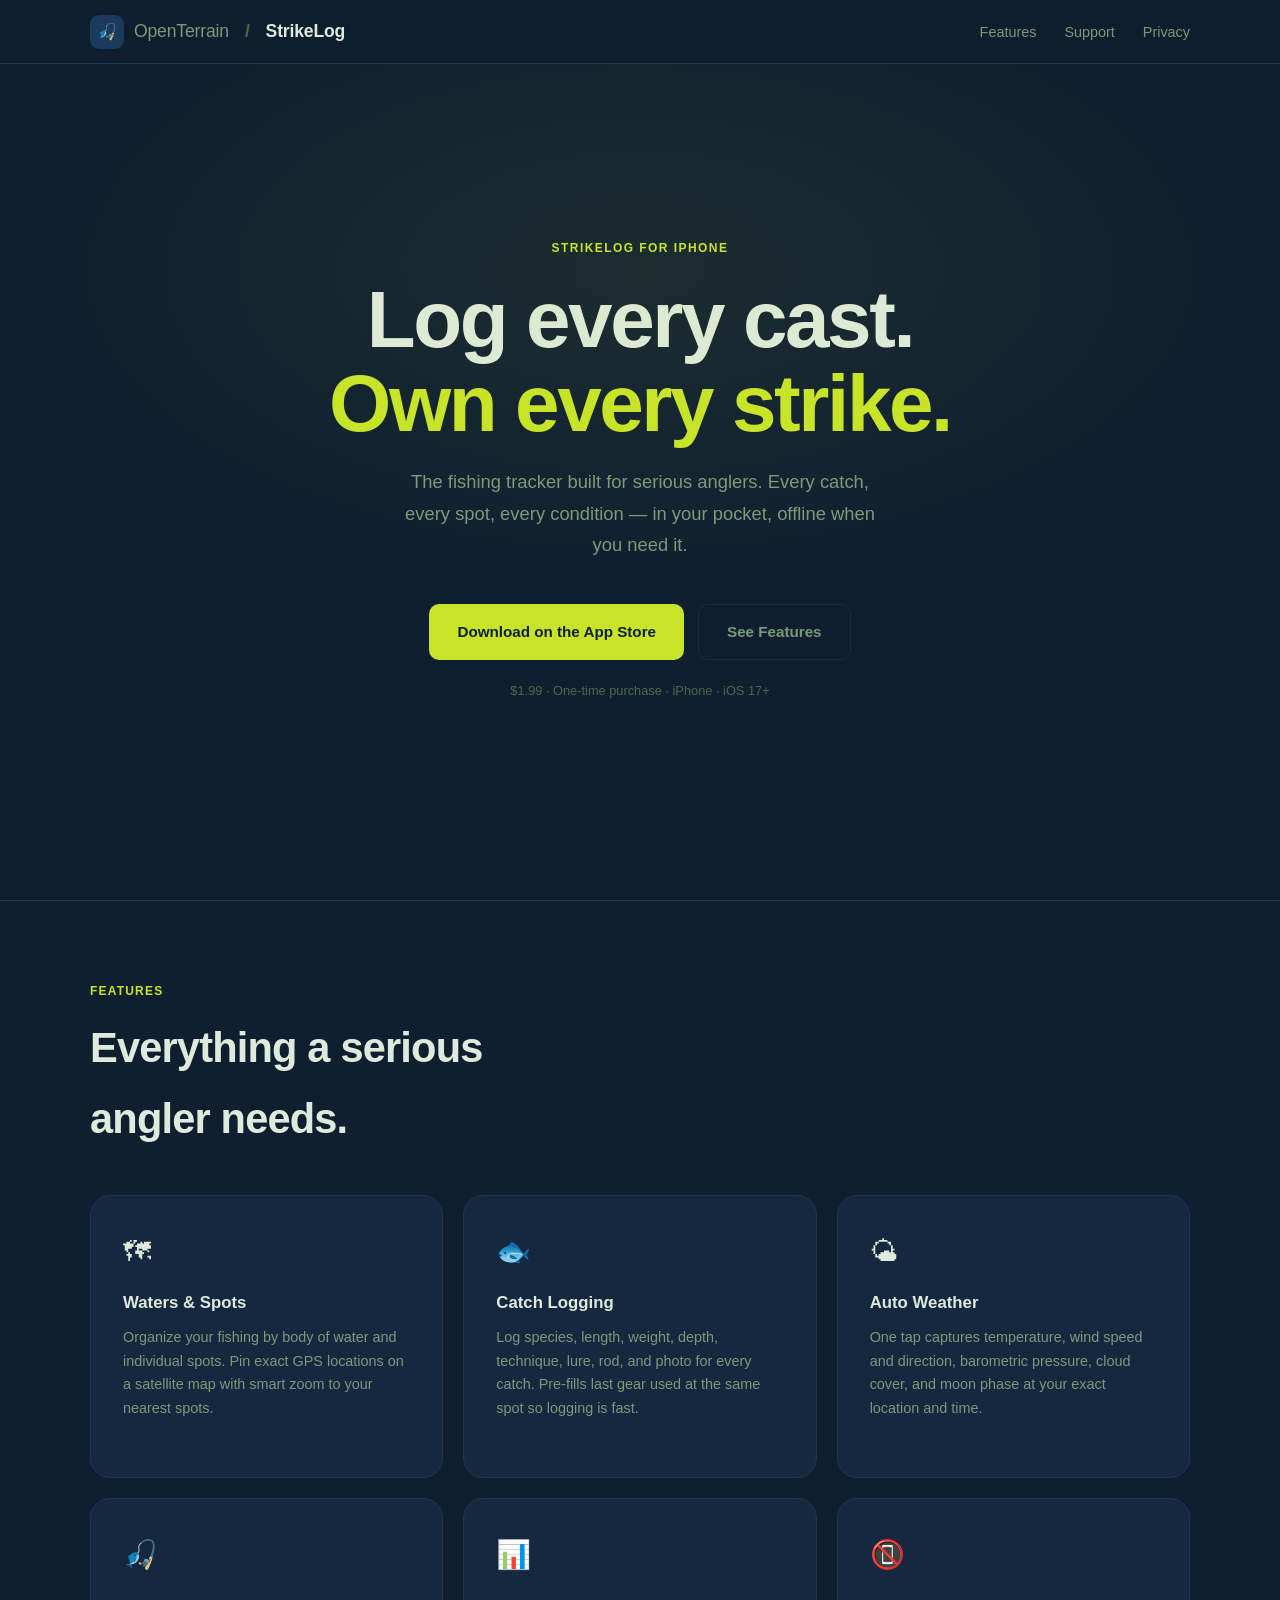
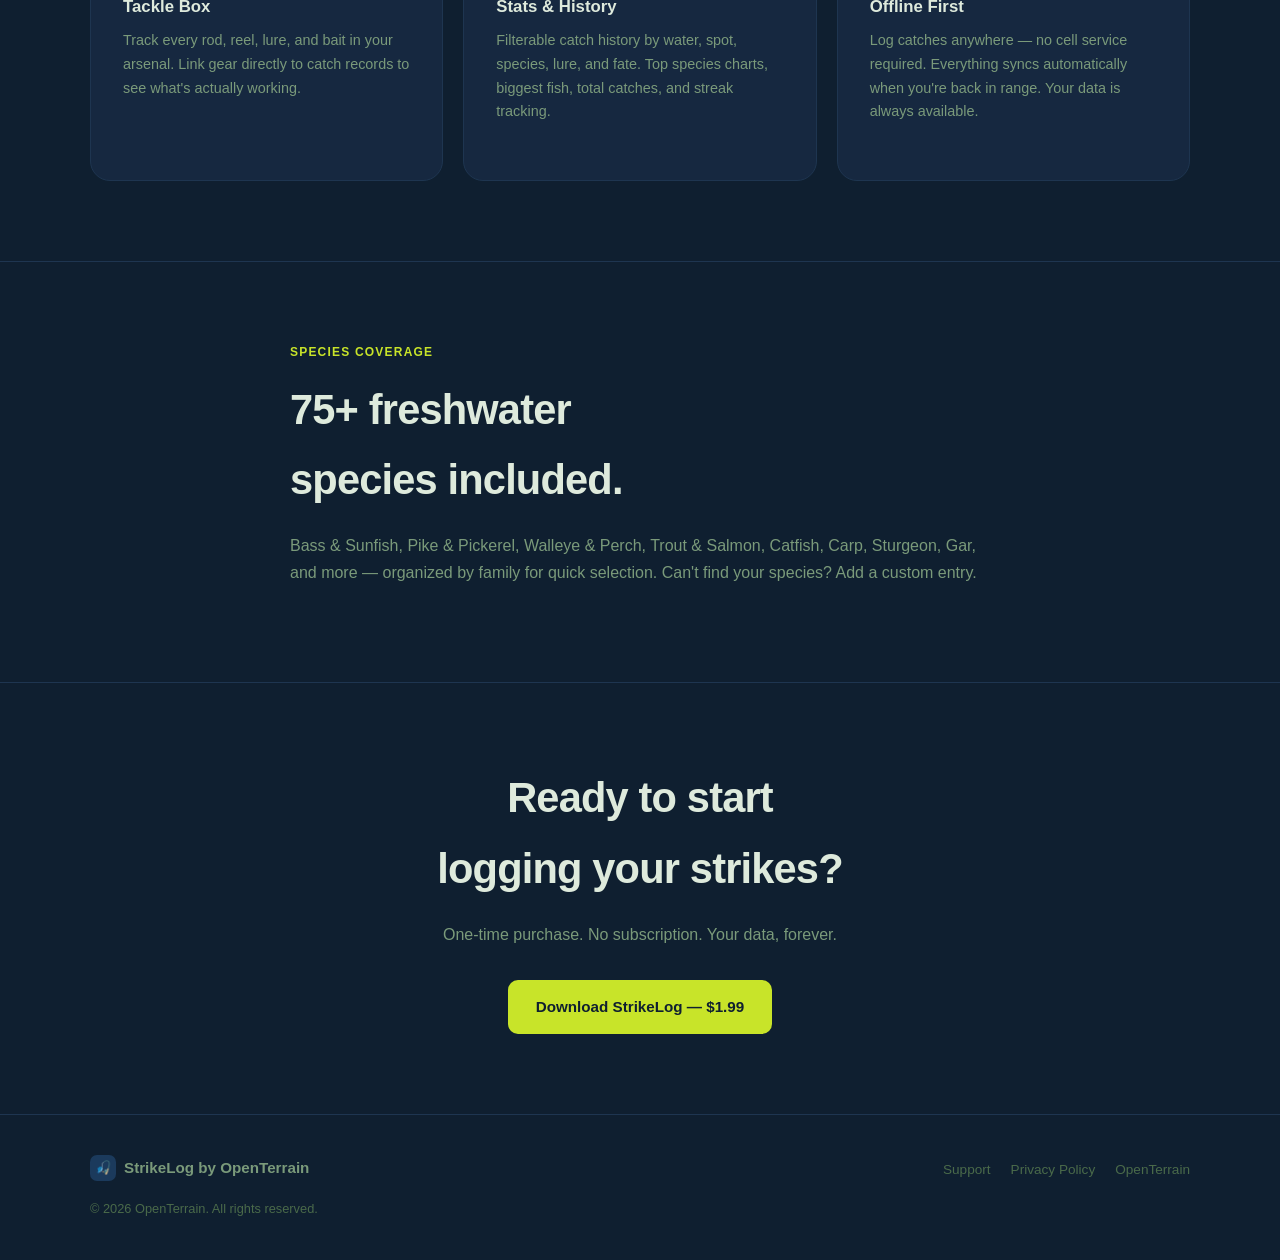
==== strikelog/index.html @ 37b23b84 "Initial OpenTerrain site — company home, StrikeLog, TrailCam pages" ====
<!DOCTYPE html>
<html lang="en">
<head>
  <meta charset="UTF-8">
  <meta name="viewport" content="width=device-width, initial-scale=1.0">
  <title>StrikeLog — Fishing Tracker for iOS</title>
  <meta name="description" content="StrikeLog is the fishing log built for serious anglers. Track catches, spots, gear, weather, and stats — offline-first, for iPhone.">
  <link rel="stylesheet" href="../css/style.css">
  <style>
    :root {
      --accent: #c8e429;
      --accent-dim: #9aae1f;
      --app-bg: #0f1f30;
      --app-surface: #162840;
      --app-border: #1e3550;
    }
    body { background: var(--app-bg); }
    .nav { background: rgba(15, 31, 48, 0.92); border-color: var(--app-border); }
    .hero::before {
      background: radial-gradient(ellipse 70% 50% at 50% 30%, rgba(200,228,41,0.07) 0%, transparent 70%);
    }
    .hero-eyebrow { color: var(--accent); }
    .hero h1 span { color: var(--accent); }
    .btn-primary { background: var(--accent); color: #0f1f30; }
    .section-label { color: var(--accent); }
    .app-card { background: var(--app-surface); border-color: var(--app-border); }
    .callout { border-left-color: var(--accent); background: var(--app-surface); border-color: var(--app-border); }
    .footer { border-color: var(--app-border); }
    .feature-icon { color: var(--accent); }
  </style>
</head>
<body>

<nav class="nav">
  <div class="nav-inner">
    <a href="/" class="nav-logo">
      <div class="nav-logo-icon" style="background:#1b3a5c; font-size:16px;">🎣</div>
      <span style="color:var(--text-muted); font-weight:400;">OpenTerrain</span>
      <span style="color:var(--text-dim); margin:0 6px;">/</span>
      StrikeLog
    </a>
    <ul class="nav-links">
      <li><a href="#features">Features</a></li>
      <li><a href="support.html">Support</a></li>
      <li><a href="privacy.html">Privacy</a></li>
    </ul>
  </div>
</nav>

<!-- HERO -->
<section class="hero">
  <p class="hero-eyebrow">StrikeLog for iPhone</p>
  <h1>Log every cast.<br><span>Own every strike.</span></h1>
  <p class="hero-sub">The fishing tracker built for serious anglers. Every catch, every spot, every condition — in your pocket, offline when you need it.</p>
  <div style="display:flex; gap:14px; flex-wrap:wrap; justify-content:center;">
    <a href="https://apps.apple.com/app/strikelog/id0000000000" class="btn btn-primary" target="_blank" rel="noopener">Download on the App Store</a>
    <a href="#features" class="btn btn-ghost">See Features</a>
  </div>
  <p style="margin-top:20px; font-size:0.8rem; color:var(--text-dim);">$1.99 · One-time purchase · iPhone · iOS 17+</p>
</section>

<!-- FEATURES -->
<section class="section" id="features" style="border-top:1px solid var(--app-border);">
  <div class="container">
    <p class="section-label">Features</p>
    <h2>Everything a serious<br>angler needs.</h2>

    <div style="display:grid; grid-template-columns:repeat(auto-fit, minmax(280px, 1fr)); gap:20px; margin-top:40px;">

      <div class="app-card">
        <div style="font-size:28px; margin-bottom:14px;">🗺</div>
        <h3 style="font-size:1.05rem; margin-bottom:8px;">Waters &amp; Spots</h3>
        <p>Organize your fishing by body of water and individual spots. Pin exact GPS locations on a satellite map with smart zoom to your nearest spots.</p>
      </div>

      <div class="app-card">
        <div style="font-size:28px; margin-bottom:14px;">🐟</div>
        <h3 style="font-size:1.05rem; margin-bottom:8px;">Catch Logging</h3>
        <p>Log species, length, weight, depth, technique, lure, rod, and photo for every catch. Pre-fills last gear used at the same spot so logging is fast.</p>
      </div>

      <div class="app-card">
        <div style="font-size:28px; margin-bottom:14px;">🌤</div>
        <h3 style="font-size:1.05rem; margin-bottom:8px;">Auto Weather</h3>
        <p>One tap captures temperature, wind speed and direction, barometric pressure, cloud cover, and moon phase at your exact location and time.</p>
      </div>

      <div class="app-card">
        <div style="font-size:28px; margin-bottom:14px;">🎣</div>
        <h3 style="font-size:1.05rem; margin-bottom:8px;">Tackle Box</h3>
        <p>Track every rod, reel, lure, and bait in your arsenal. Link gear directly to catch records to see what's actually working.</p>
      </div>

      <div class="app-card">
        <div style="font-size:28px; margin-bottom:14px;">📊</div>
        <h3 style="font-size:1.05rem; margin-bottom:8px;">Stats &amp; History</h3>
        <p>Filterable catch history by water, spot, species, lure, and fate. Top species charts, biggest fish, total catches, and streak tracking.</p>
      </div>

      <div class="app-card">
        <div style="font-size:28px; margin-bottom:14px;">📵</div>
        <h3 style="font-size:1.05rem; margin-bottom:8px;">Offline First</h3>
        <p>Log catches anywhere — no cell service required. Everything syncs automatically when you're back in range. Your data is always available.</p>
      </div>

    </div>
  </div>
</section>

<!-- SPECIES -->
<section class="section" style="border-top:1px solid var(--app-border);">
  <div class="container" style="max-width:700px;">
    <p class="section-label">Species Coverage</p>
    <h2>75+ freshwater<br>species included.</h2>
    <p style="color:var(--text-muted); margin-bottom:16px;">Bass &amp; Sunfish, Pike &amp; Pickerel, Walleye &amp; Perch, Trout &amp; Salmon, Catfish, Carp, Sturgeon, Gar, and more — organized by family for quick selection. Can't find your species? Add a custom entry.</p>
  </div>
</section>

<!-- CTA -->
<section class="section" style="border-top:1px solid var(--app-border); text-align:center;">
  <div class="container" style="max-width:560px; margin:0 auto;">
    <h2>Ready to start<br>logging your strikes?</h2>
    <p style="color:var(--text-muted); margin-bottom:32px;">One-time purchase. No subscription. Your data, forever.</p>
    <a href="https://apps.apple.com/app/strikelog/id0000000000" class="btn btn-primary" target="_blank" rel="noopener">Download StrikeLog — $1.99</a>
  </div>
</section>

<footer class="footer">
  <div class="footer-inner">
    <div class="footer-logo">
      <div class="footer-logo-icon" style="background:#1b3a5c; font-size:13px;">🎣</div>
      StrikeLog by OpenTerrain
    </div>
    <ul class="footer-links">
      <li><a href="support.html">Support</a></li>
      <li><a href="privacy.html">Privacy Policy</a></li>
      <li><a href="/">OpenTerrain</a></li>
    </ul>
    <p class="footer-copy">&copy; 2026 OpenTerrain. All rights reserved.</p>
  </div>
</footer>

</body>
</html>
---- css/style.css ----
/* ============================================================
   OpenTerrain — Shared Stylesheet
   ============================================================ */

*, *::before, *::after { box-sizing: border-box; margin: 0; padding: 0; }

:root {
  --green:       #6db54a;
  --green-dim:   #4a8a32;
  --green-glow:  rgba(109, 181, 74, 0.15);
  --bg:          #0c1410;
  --surface:     #111e13;
  --surface2:    #172117;
  --border:      #1e3020;
  --text:        #deeadc;
  --text-muted:  #7a9a7a;
  --text-dim:    #4a6a4a;
  --radius:      14px;
}

body {
  font-family: -apple-system, BlinkMacSystemFont, "Segoe UI", Helvetica, Arial, sans-serif;
  background: var(--bg);
  color: var(--text);
  line-height: 1.7;
  -webkit-font-smoothing: antialiased;
}

a { color: var(--green); text-decoration: none; }
a:hover { opacity: 0.8; }
strong { color: var(--text); font-weight: 600; }

/* ── NAV ─────────────────────────────────────────────────── */
.nav {
  position: fixed;
  top: 0; left: 0; right: 0;
  z-index: 100;
  height: 64px;
  display: flex;
  align-items: center;
  padding: 0 32px;
  background: rgba(12, 20, 16, 0.9);
  backdrop-filter: blur(12px);
  border-bottom: 1px solid var(--border);
}
.nav-inner {
  width: 100%;
  max-width: 1100px;
  margin: 0 auto;
  display: flex;
  align-items: center;
  justify-content: space-between;
}
.nav-logo {
  display: flex;
  align-items: center;
  gap: 10px;
  font-weight: 800;
  font-size: 1.1rem;
  color: var(--text);
  letter-spacing: -0.01em;
}
.nav-logo-icon {
  width: 34px;
  height: 34px;
  background: var(--green);
  border-radius: 9px;
  display: flex;
  align-items: center;
  justify-content: center;
  font-size: 17px;
}
.nav-links {
  display: flex;
  gap: 28px;
  list-style: none;
}
.nav-links a {
  color: var(--text-muted);
  font-size: 0.9rem;
  transition: color 0.2s;
}
.nav-links a:hover { color: var(--text); }

/* ── HERO ─────────────────────────────────────────────────── */
.hero {
  min-height: 100vh;
  display: flex;
  flex-direction: column;
  align-items: center;
  justify-content: center;
  text-align: center;
  padding: 120px 24px 80px;
  position: relative;
  overflow: hidden;
}
.hero::before {
  content: '';
  position: absolute;
  top: 0; left: 0; right: 0; bottom: 0;
  background:
    radial-gradient(ellipse 70% 50% at 50% 30%, rgba(109,181,74,0.08) 0%, transparent 70%);
  pointer-events: none;
}
.hero-eyebrow {
  font-size: 0.75rem;
  font-weight: 700;
  text-transform: uppercase;
  letter-spacing: 0.12em;
  color: var(--green);
  margin-bottom: 20px;
}
.hero h1 {
  font-size: clamp(2.8rem, 7vw, 5rem);
  font-weight: 900;
  line-height: 1.05;
  letter-spacing: -0.03em;
  color: var(--text);
  margin-bottom: 20px;
}
.hero h1 span { color: var(--green); }
.hero-sub {
  font-size: 1.15rem;
  color: var(--text-muted);
  max-width: 500px;
  margin: 0 auto 44px;
}
.btn {
  display: inline-flex;
  align-items: center;
  gap: 8px;
  padding: 14px 28px;
  border-radius: 10px;
  font-weight: 600;
  font-size: 0.95rem;
  transition: opacity 0.2s, transform 0.15s;
  cursor: pointer;
  border: none;
}
.btn:hover { opacity: 0.9; transform: translateY(-1px); }
.btn-primary { background: var(--green); color: #0c1410; }
.btn-ghost {
  background: transparent;
  color: var(--text-muted);
  border: 1px solid var(--border);
}
.btn-ghost:hover { color: var(--text); border-color: var(--text-dim); }

/* ── SECTION ─────────────────────────────────────────────── */
.section { padding: 80px 24px; }
.section-label {
  font-size: 0.75rem;
  font-weight: 700;
  text-transform: uppercase;
  letter-spacing: 0.1em;
  color: var(--green);
  margin-bottom: 12px;
}
.section h2 {
  font-size: clamp(1.8rem, 4vw, 2.6rem);
  font-weight: 800;
  letter-spacing: -0.02em;
  color: var(--text);
  margin-bottom: 16px;
}
.section-sub {
  font-size: 1rem;
  color: var(--text-muted);
  max-width: 560px;
  margin-bottom: 48px;
}
.container { max-width: 1100px; margin: 0 auto; }

/* ── APP CARDS ───────────────────────────────────────────── */
.apps-grid {
  display: grid;
  grid-template-columns: repeat(auto-fit, minmax(300px, 1fr));
  gap: 24px;
}
.app-card {
  background: var(--surface);
  border: 1px solid var(--border);
  border-radius: 20px;
  padding: 32px;
  transition: border-color 0.2s, transform 0.2s;
  display: flex;
  flex-direction: column;
}
.app-card:hover { border-color: var(--green-dim); transform: translateY(-3px); }
.app-card-icon {
  width: 64px;
  height: 64px;
  border-radius: 16px;
  display: flex;
  align-items: center;
  justify-content: center;
  font-size: 30px;
  margin-bottom: 20px;
}
.app-card h3 {
  font-size: 1.3rem;
  font-weight: 800;
  color: var(--text);
  margin-bottom: 8px;
}
.app-card p {
  font-size: 0.9rem;
  color: var(--text-muted);
  line-height: 1.65;
  flex: 1;
  margin-bottom: 24px;
}
.app-card-links {
  display: flex;
  gap: 12px;
  flex-wrap: wrap;
}
.app-tag {
  display: inline-block;
  font-size: 0.72rem;
  font-weight: 600;
  text-transform: uppercase;
  letter-spacing: 0.07em;
  padding: 3px 9px;
  border-radius: 20px;
  background: var(--surface2);
  color: var(--text-dim);
  border: 1px solid var(--border);
  margin-bottom: 14px;
}

/* ── POLICY / SUPPORT PAGE ───────────────────────────────── */
.policy, .support-page {
  max-width: 760px;
  margin: 0 auto;
  padding: 100px 24px 80px;
}
.policy-back, .support-back {
  display: inline-flex;
  align-items: center;
  gap: 6px;
  color: var(--text-muted);
  font-size: 0.875rem;
  margin-bottom: 40px;
  transition: color 0.2s;
}
.policy-back:hover, .support-back:hover { color: var(--green); }
.policy h1, .support-page h1 {
  font-size: 2.2rem;
  font-weight: 800;
  color: var(--text);
  margin-bottom: 8px;
  letter-spacing: -0.02em;
}
.updated {
  font-size: 0.85rem;
  color: var(--text-dim);
  margin-bottom: 56px;
}
.policy h2, .support-page h2 {
  font-size: 0.75rem;
  font-weight: 700;
  color: var(--green);
  text-transform: uppercase;
  letter-spacing: 0.1em;
  margin: 44px 0 14px;
}
.policy p, .support-page p {
  font-size: 0.95rem;
  color: var(--text-muted);
  margin-bottom: 14px;
}
.policy ul, .support-page ul {
  padding-left: 20px;
  margin-bottom: 16px;
}
.policy ul li, .support-page ul li {
  font-size: 0.95rem;
  color: var(--text-muted);
  margin-bottom: 8px;
}
.policy table {
  width: 100%;
  border-collapse: collapse;
  margin-bottom: 16px;
  font-size: 0.9rem;
}
.policy th {
  text-align: left;
  color: var(--text-dim);
  font-size: 0.75rem;
  font-weight: 600;
  text-transform: uppercase;
  letter-spacing: 0.06em;
  padding: 8px 12px;
  border-bottom: 1px solid var(--border);
}
.policy td {
  color: var(--text-muted);
  padding: 10px 12px;
  border-bottom: 1px solid var(--border);
  vertical-align: top;
}
.callout {
  background: var(--surface);
  border: 1px solid var(--border);
  border-left: 3px solid var(--green);
  border-radius: 8px;
  padding: 16px 20px;
  margin: 20px 0;
  font-size: 0.9rem;
  color: var(--text-muted);
  line-height: 1.7;
}

/* ── FOOTER ─────────────────────────────────────────────── */
.footer {
  border-top: 1px solid var(--border);
  padding: 40px 24px;
}
.footer-inner {
  max-width: 1100px;
  margin: 0 auto;
  display: flex;
  align-items: center;
  justify-content: space-between;
  flex-wrap: wrap;
  gap: 16px;
}
.footer-logo {
  display: flex;
  align-items: center;
  gap: 8px;
  font-weight: 700;
  font-size: 0.95rem;
  color: var(--text-muted);
}
.footer-logo-icon {
  width: 26px;
  height: 26px;
  background: var(--green);
  border-radius: 7px;
  display: flex;
  align-items: center;
  justify-content: center;
  font-size: 13px;
}
.footer-links {
  display: flex;
  gap: 20px;
  list-style: none;
}
.footer-links a {
  font-size: 0.85rem;
  color: var(--text-dim);
  transition: color 0.2s;
}
.footer-links a:hover { color: var(--text-muted); }
.footer-copy {
  font-size: 0.8rem;
  color: var(--text-dim);
  width: 100%;
}

/* ── RESPONSIVE ──────────────────────────────────────────── */
@media (max-width: 600px) {
  .nav { padding: 0 20px; }
  .nav-links { display: none; }
  .hero { padding: 100px 20px 60px; }
  .section { padding: 60px 20px; }
  .footer-inner { flex-direction: column; align-items: flex-start; }
}
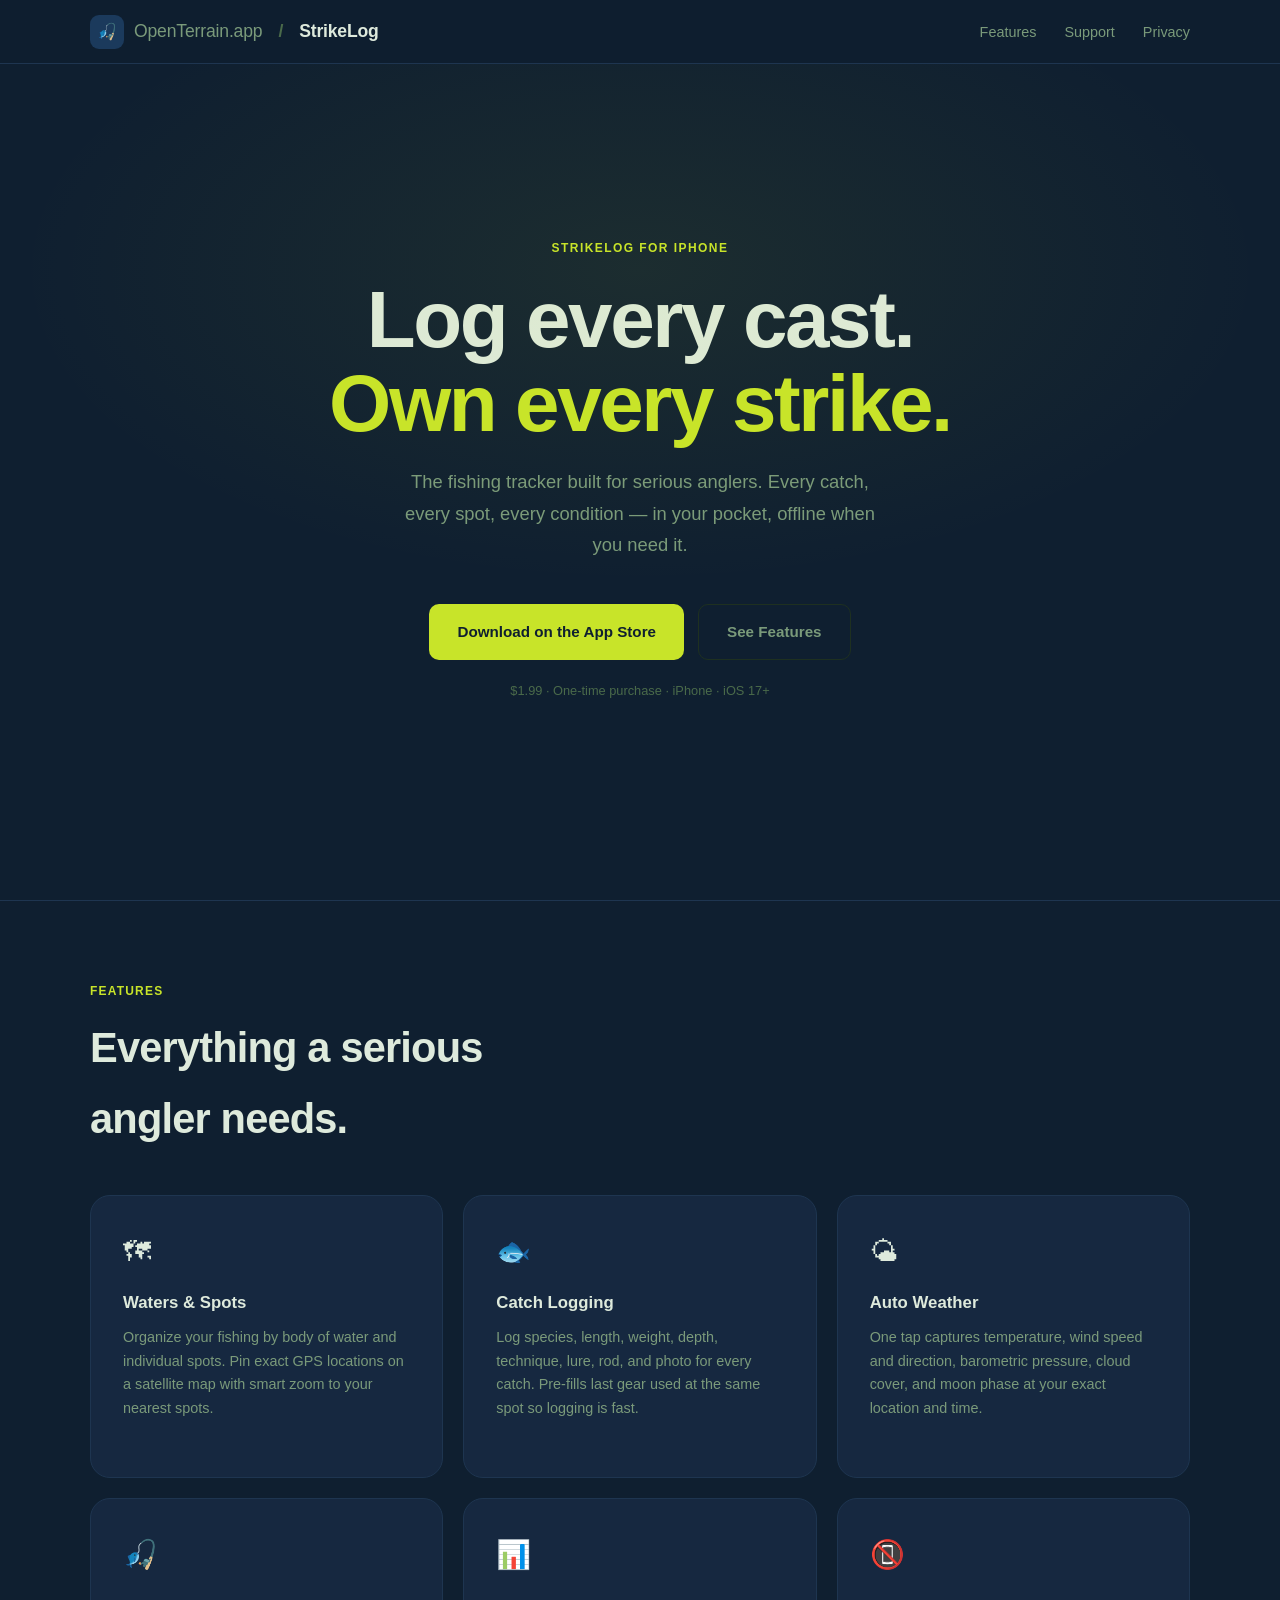
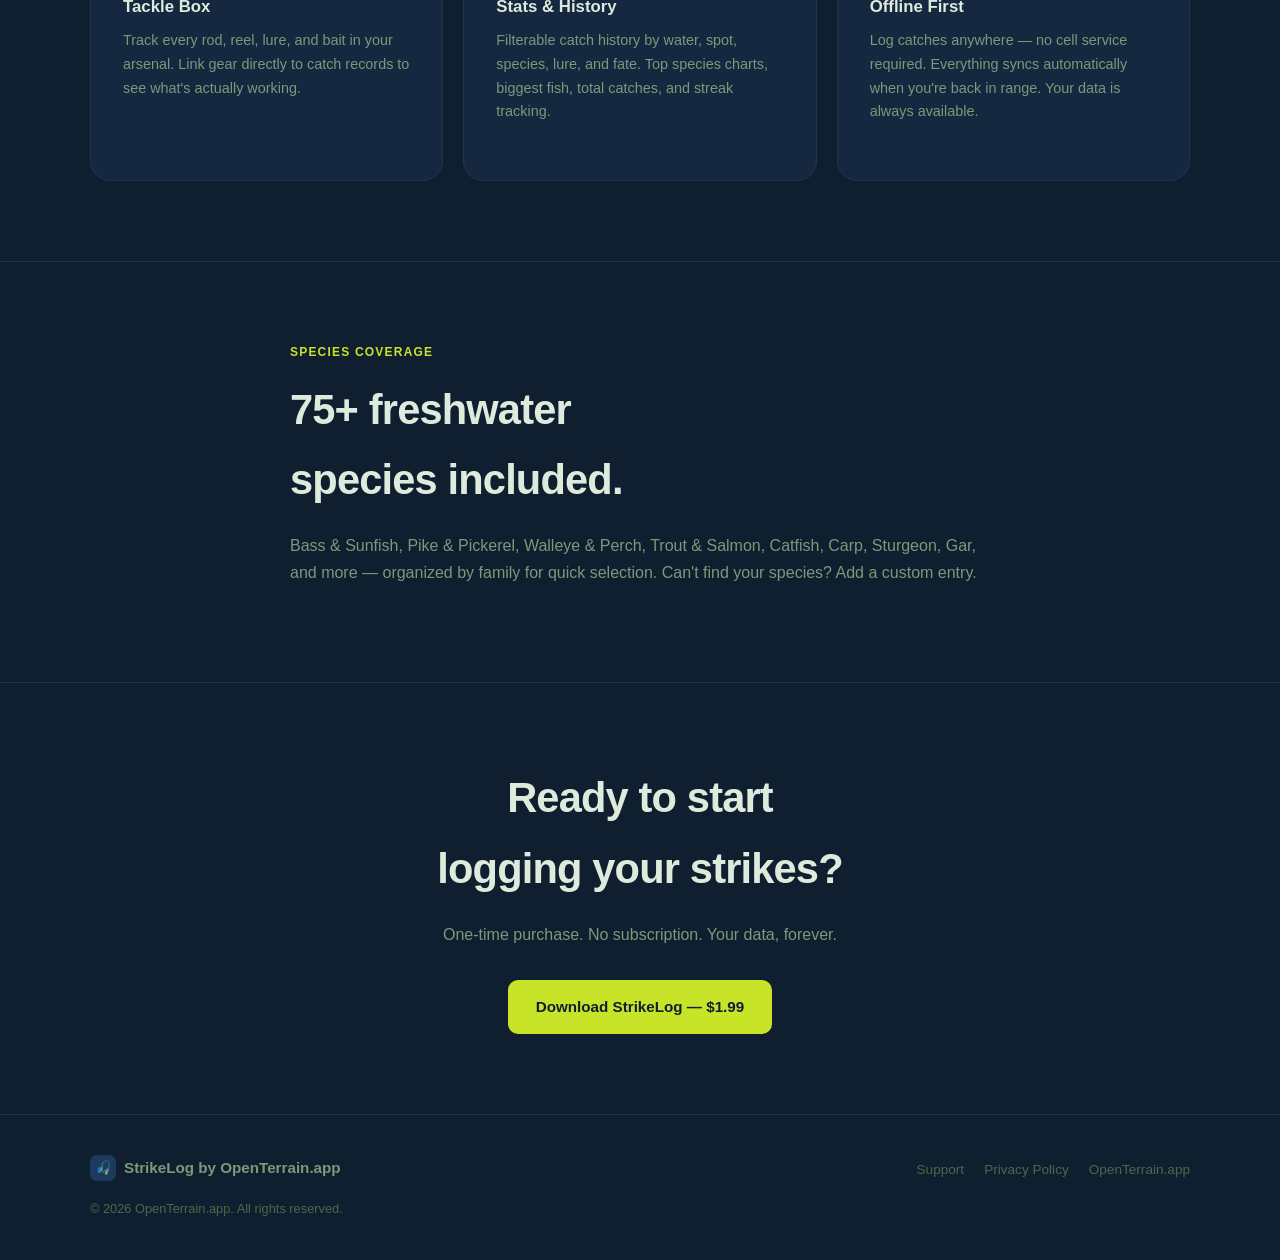
==== commit 035464eb: "Add OpenTerrain.app topo blob logo and rename brand to OpenTerrain.app - Replace ⛰ emoji in nav and " ====
--- a/strikelog/index.html
+++ b/strikelog/index.html
@@ -35,7 +35,7 @@
   <div class="nav-inner">
     <a href="/" class="nav-logo">
       <div class="nav-logo-icon" style="background:#1b3a5c; font-size:16px;">🎣</div>
-      <span style="color:var(--text-muted); font-weight:400;">OpenTerrain</span>
+      <span style="color:var(--text-muted); font-weight:400;">OpenTerrain.app</span>
       <span style="color:var(--text-dim); margin:0 6px;">/</span>
       StrikeLog
     </a>
@@ -129,14 +129,14 @@
   <div class="footer-inner">
     <div class="footer-logo">
       <div class="footer-logo-icon" style="background:#1b3a5c; font-size:13px;">🎣</div>
-      StrikeLog by OpenTerrain
+      StrikeLog by OpenTerrain.app
     </div>
     <ul class="footer-links">
       <li><a href="support.html">Support</a></li>
       <li><a href="privacy.html">Privacy Policy</a></li>
-      <li><a href="/">OpenTerrain</a></li>
+      <li><a href="/">OpenTerrain.app</a></li>
     </ul>
-    <p class="footer-copy">&copy; 2026 OpenTerrain. All rights reserved.</p>
+    <p class="footer-copy">&copy; 2026 OpenTerrain.app. All rights reserved.</p>
   </div>
 </footer>
 
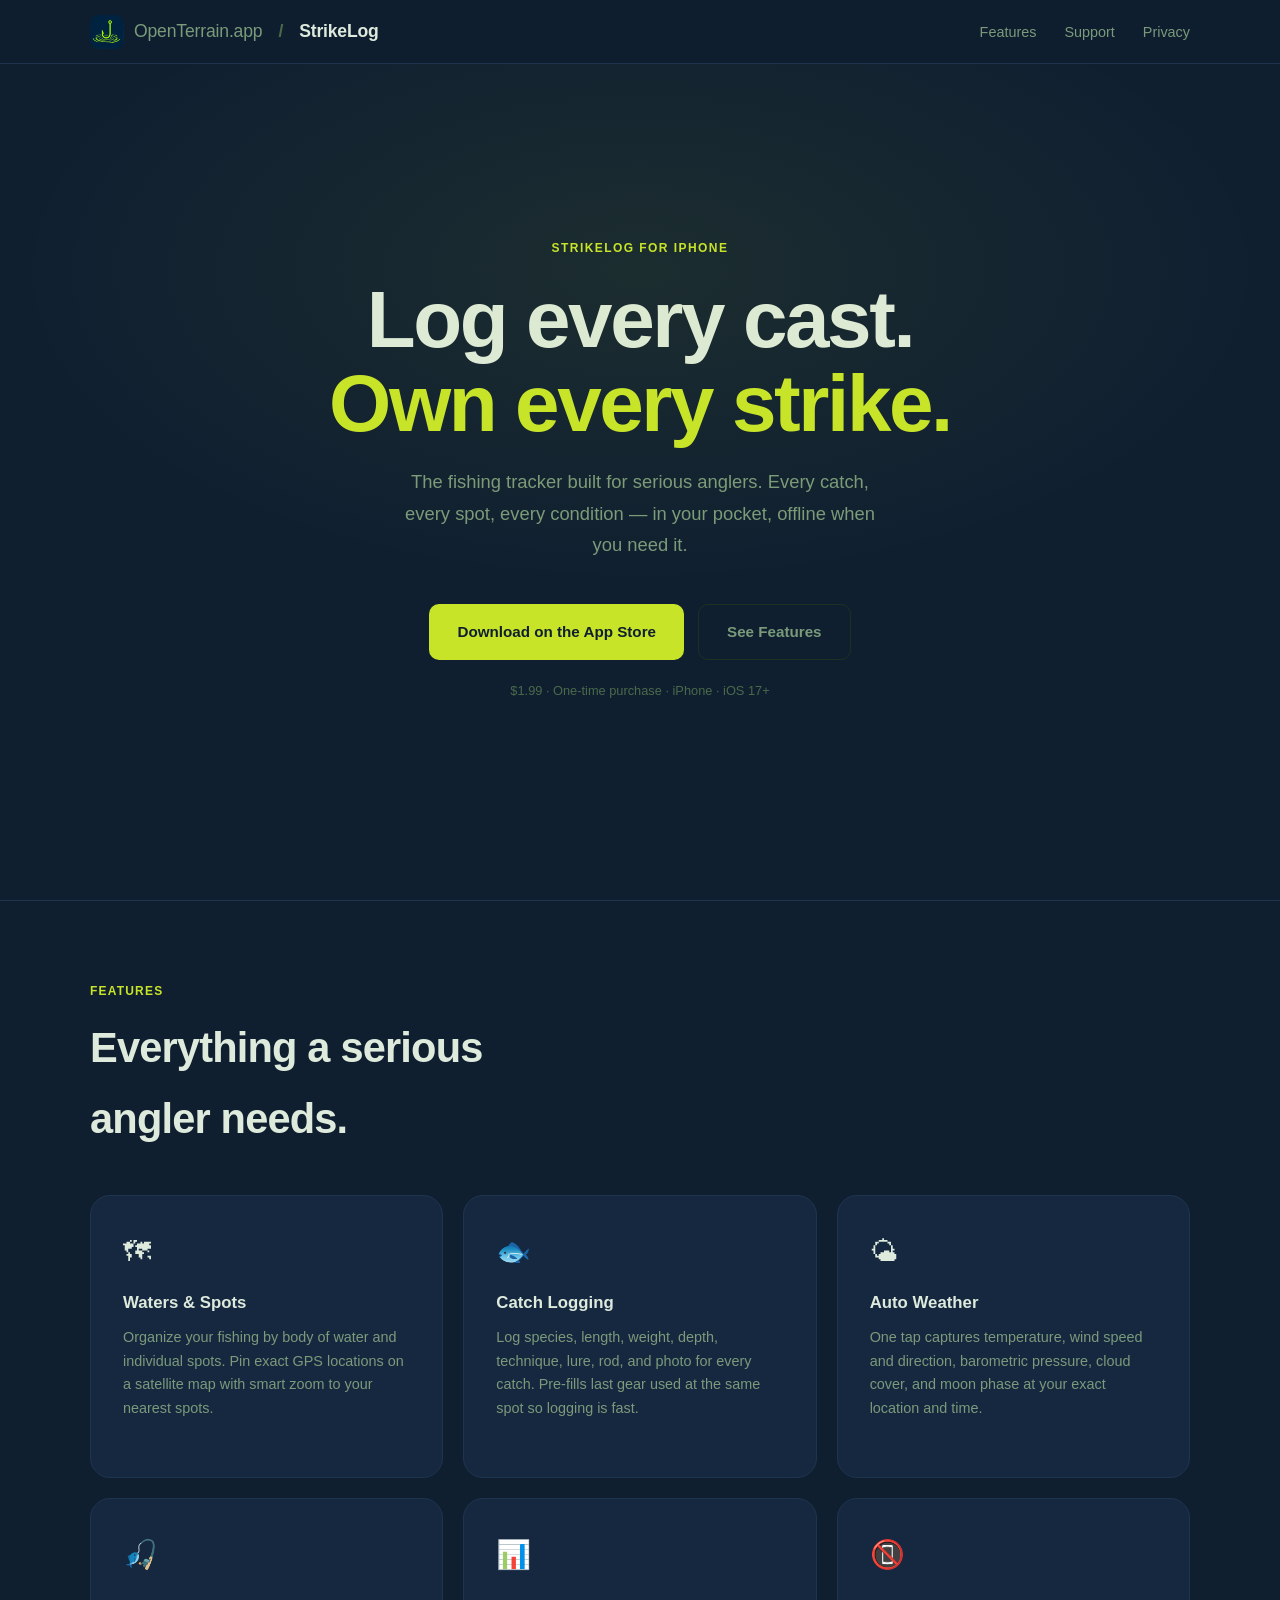
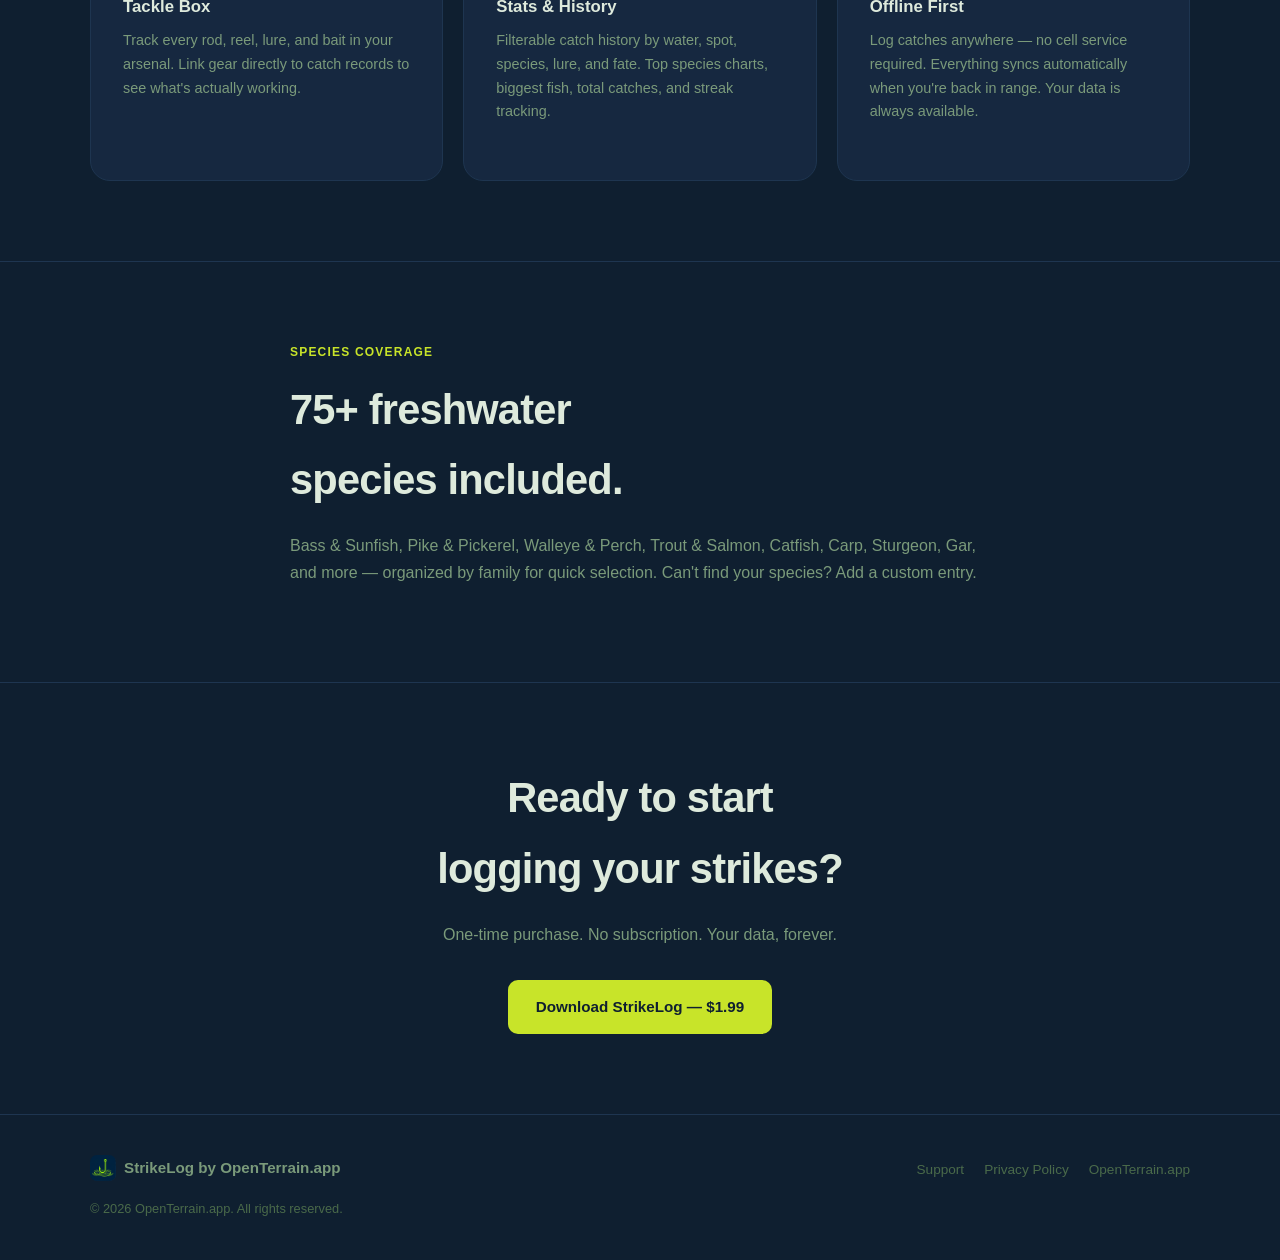
==== commit 994b67af: "Use correct app icons across all subpages - TrailCam Manager: replace deer emoji with correct icon (" ====
--- a/strikelog/index.html
+++ b/strikelog/index.html
@@ -34,7 +34,7 @@
 <nav class="nav">
   <div class="nav-inner">
     <a href="/" class="nav-logo">
-      <div class="nav-logo-icon" style="background:#1b3a5c; font-size:16px;">🎣</div>
+      <img src="../img/strikelog-icon.png" width="34" height="34" style="border-radius:9px; object-fit:cover; flex-shrink:0;" alt="StrikeLog">
       <span style="color:var(--text-muted); font-weight:400;">OpenTerrain.app</span>
       <span style="color:var(--text-dim); margin:0 6px;">/</span>
       StrikeLog
@@ -128,7 +128,7 @@
 <footer class="footer">
   <div class="footer-inner">
     <div class="footer-logo">
-      <div class="footer-logo-icon" style="background:#1b3a5c; font-size:13px;">🎣</div>
+      <img src="../img/strikelog-icon.png" width="26" height="26" style="border-radius:7px; object-fit:cover; flex-shrink:0;" alt="StrikeLog">
       StrikeLog by OpenTerrain.app
     </div>
     <ul class="footer-links">
--- a/css/style.css
+++ b/css/style.css
@@ -191,10 +191,8 @@
   width: 64px;
   height: 64px;
   border-radius: 16px;
-  display: flex;
-  align-items: center;
-  justify-content: center;
-  font-size: 30px;
+  display: block;
+  object-fit: cover;
   margin-bottom: 20px;
 }
 .app-card h3 {
